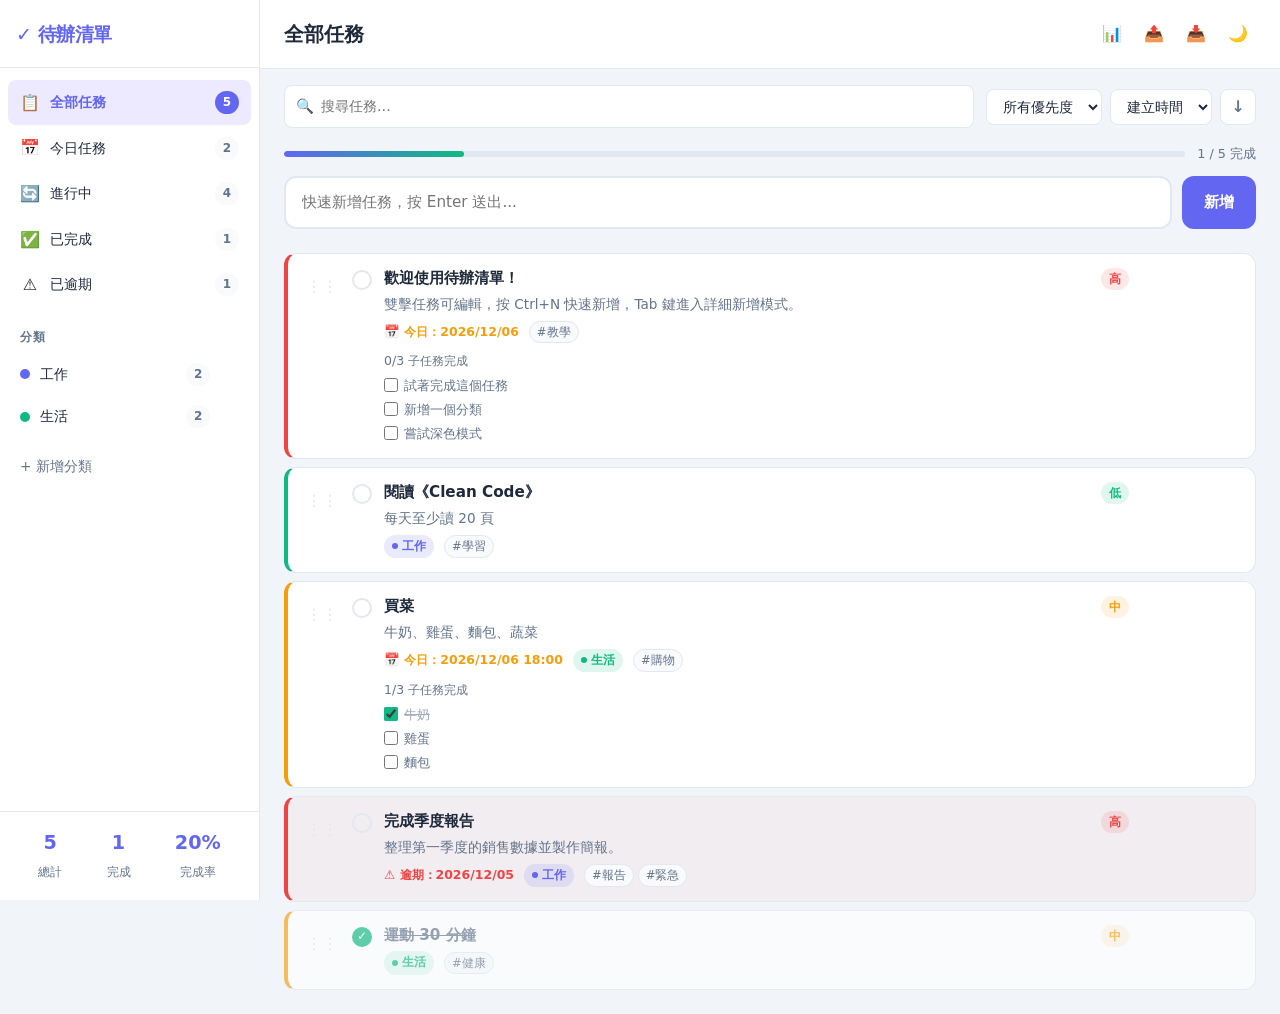
==== p01/index.html @ 1811bf54 "Move site files into p01/ subdirectory Group index.html, styles.css and script.js under p01/ so addi" ====
<!DOCTYPE html>
<html lang="zh-TW" data-theme="light">
<head>
    <meta charset="UTF-8">
    <meta name="viewport" content="width=device-width, initial-scale=1.0">
    <title>待辦清單</title>
    <link rel="stylesheet" href="styles.css">
</head>
<body>
    <div class="app">
        <!-- 側邊欄 -->
        <aside class="sidebar" id="sidebar">
            <div class="sidebar-header">
                <h1 class="logo">✓ 待辦清單</h1>
                <button class="sidebar-toggle" id="sidebarToggle" aria-label="關閉選單">✕</button>
            </div>

            <nav class="sidebar-nav">
                <ul class="nav-list">
                    <li class="nav-item active" data-filter="all">
                        <span class="nav-icon">📋</span>
                        <span class="nav-label">全部任務</span>
                        <span class="nav-count" id="countAll">0</span>
                    </li>
                    <li class="nav-item" data-filter="today">
                        <span class="nav-icon">📅</span>
                        <span class="nav-label">今日任務</span>
                        <span class="nav-count" id="countToday">0</span>
                    </li>
                    <li class="nav-item" data-filter="active">
                        <span class="nav-icon">🔄</span>
                        <span class="nav-label">進行中</span>
                        <span class="nav-count" id="countActive">0</span>
                    </li>
                    <li class="nav-item" data-filter="completed">
                        <span class="nav-icon">✅</span>
                        <span class="nav-label">已完成</span>
                        <span class="nav-count" id="countCompleted">0</span>
                    </li>
                    <li class="nav-item" data-filter="overdue">
                        <span class="nav-icon">⚠️</span>
                        <span class="nav-label">已逾期</span>
                        <span class="nav-count" id="countOverdue">0</span>
                    </li>
                </ul>

                <div class="nav-section-title">分類</div>
                <ul class="nav-list" id="categoryList">
                    <!-- 動態生成 -->
                </ul>

                <button class="add-category-btn" id="addCategoryBtn">+ 新增分類</button>
            </nav>

            <div class="sidebar-footer">
                <div class="stats-mini">
                    <div class="stat-mini-item">
                        <span id="statTotal">0</span>
                        <small>總計</small>
                    </div>
                    <div class="stat-mini-item">
                        <span id="statDone">0</span>
                        <small>完成</small>
                    </div>
                    <div class="stat-mini-item">
                        <span id="statRate">0%</span>
                        <small>完成率</small>
                    </div>
                </div>
            </div>
        </aside>

        <!-- 主內容 -->
        <main class="main">
            <!-- 頂部工具列 -->
            <header class="topbar">
                <div class="topbar-left">
                    <button class="menu-btn" id="menuBtn" aria-label="開啟選單">☰</button>
                    <h2 class="current-view" id="currentViewTitle">全部任務</h2>
                </div>
                <div class="topbar-right">
                    <button class="icon-btn" id="statsBtn" title="統計">📊</button>
                    <button class="icon-btn" id="exportBtn" title="匯出">📤</button>
                    <button class="icon-btn" id="importBtn" title="匯入">📥</button>
                    <button class="icon-btn" id="themeBtn" title="切換主題">🌙</button>
                    <input type="file" id="importFile" accept=".json" style="display:none">
                </div>
            </header>

            <!-- 搜尋與篩選列 -->
            <div class="filter-bar">
                <div class="search-box">
                    <span class="search-icon">🔍</span>
                    <input type="text" id="searchInput" placeholder="搜尋任務..." class="search-input">
                    <button class="clear-search" id="clearSearch">✕</button>
                </div>
                <div class="filter-controls">
                    <select class="filter-select" id="priorityFilter">
                        <option value="">所有優先度</option>
                        <option value="high">🔴 高</option>
                        <option value="medium">🟡 中</option>
                        <option value="low">🟢 低</option>
                    </select>
                    <select class="filter-select" id="sortSelect">
                        <option value="created">建立時間</option>
                        <option value="dueDate">截止日期</option>
                        <option value="priority">優先度</option>
                        <option value="title">名稱</option>
                    </select>
                    <button class="icon-btn sort-dir-btn" id="sortDirBtn" title="排序方向">↓</button>
                </div>
            </div>

            <!-- 進度條 -->
            <div class="progress-section">
                <div class="progress-bar-wrap">
                    <div class="progress-bar-fill" id="progressFill"></div>
                </div>
                <span class="progress-label" id="progressLabel">0 / 0 完成</span>
            </div>

            <!-- 快速新增 -->
            <div class="quick-add">
                <input type="text" id="quickAddInput" placeholder="快速新增任務，按 Enter 送出..." class="quick-add-input">
                <button class="add-btn" id="quickAddBtn">新增</button>
            </div>

            <!-- 批次操作 -->
            <div class="bulk-actions" id="bulkActions" style="display:none">
                <label class="select-all-wrap">
                    <input type="checkbox" id="selectAll"> 全選
                </label>
                <span class="selected-count" id="selectedCount">已選 0 項</span>
                <button class="bulk-btn danger" id="bulkDeleteBtn">刪除</button>
                <button class="bulk-btn" id="bulkCompleteBtn">完成</button>
                <button class="bulk-btn" id="bulkUncompleteBtn">取消完成</button>
                <button class="bulk-btn danger" id="clearCompletedBtn">清除已完成</button>
            </div>

            <!-- 任務列表 -->
            <div class="task-list" id="taskList">
                <!-- 動態生成 -->
            </div>

            <!-- 空狀態 -->
            <div class="empty-state" id="emptyState" style="display:none">
                <div class="empty-icon">📭</div>
                <h3>沒有任務</h3>
                <p>點擊上方「新增」或按 Enter 來新增任務</p>
            </div>
        </main>
    </div>

    <!-- 新增/編輯任務 Modal -->
    <div class="modal-overlay" id="taskModal" style="display:none">
        <div class="modal">
            <div class="modal-header">
                <h3 id="modalTitle">新增任務</h3>
                <button class="modal-close" id="modalClose">✕</button>
            </div>
            <div class="modal-body">
                <div class="form-group">
                    <label for="taskTitle">任務名稱 *</label>
                    <input type="text" id="taskTitle" placeholder="輸入任務名稱" maxlength="200">
                </div>
                <div class="form-group">
                    <label for="taskDesc">描述</label>
                    <textarea id="taskDesc" placeholder="輸入任務描述（可選）" rows="3"></textarea>
                </div>
                <div class="form-row">
                    <div class="form-group">
                        <label for="taskPriority">優先度</label>
                        <select id="taskPriority">
                            <option value="low">🟢 低</option>
                            <option value="medium" selected>🟡 中</option>
                            <option value="high">🔴 高</option>
                        </select>
                    </div>
                    <div class="form-group">
                        <label for="taskCategory">分類</label>
                        <select id="taskCategory">
                            <option value="">無分類</option>
                        </select>
                    </div>
                </div>
                <div class="form-row">
                    <div class="form-group">
                        <label for="taskDueDate">截止日期</label>
                        <input type="date" id="taskDueDate">
                    </div>
                    <div class="form-group">
                        <label for="taskDueTime">截止時間</label>
                        <input type="time" id="taskDueTime">
                    </div>
                </div>
                <div class="form-group">
                    <label>標籤</label>
                    <div class="tag-input-wrap">
                        <input type="text" id="tagInput" placeholder="輸入標籤後按 Enter">
                        <div class="tags-preview" id="tagsPreview"></div>
                    </div>
                </div>
                <div class="form-group">
                    <label>子任務</label>
                    <div class="subtask-input-wrap">
                        <input type="text" id="subtaskInput" placeholder="輸入子任務後按 Enter">
                        <div class="subtask-list" id="subtaskList"></div>
                    </div>
                </div>
            </div>
            <div class="modal-footer">
                <button class="btn-secondary" id="modalCancel">取消</button>
                <button class="btn-primary" id="modalSave">儲存</button>
            </div>
        </div>
    </div>

    <!-- 新增分類 Modal -->
    <div class="modal-overlay" id="categoryModal" style="display:none">
        <div class="modal modal-sm">
            <div class="modal-header">
                <h3>新增分類</h3>
                <button class="modal-close" id="categoryModalClose">✕</button>
            </div>
            <div class="modal-body">
                <div class="form-group">
                    <label for="categoryName">分類名稱</label>
                    <input type="text" id="categoryName" placeholder="輸入分類名稱">
                </div>
                <div class="form-group">
                    <label>分類顏色</label>
                    <div class="color-picker" id="colorPicker">
                        <span class="color-dot selected" data-color="#6366f1" style="background:#6366f1"></span>
                        <span class="color-dot" data-color="#ec4899" style="background:#ec4899"></span>
                        <span class="color-dot" data-color="#f59e0b" style="background:#f59e0b"></span>
                        <span class="color-dot" data-color="#10b981" style="background:#10b981"></span>
                        <span class="color-dot" data-color="#3b82f6" style="background:#3b82f6"></span>
                        <span class="color-dot" data-color="#ef4444" style="background:#ef4444"></span>
                        <span class="color-dot" data-color="#8b5cf6" style="background:#8b5cf6"></span>
                        <span class="color-dot" data-color="#06b6d4" style="background:#06b6d4"></span>
                    </div>
                </div>
            </div>
            <div class="modal-footer">
                <button class="btn-secondary" id="categoryModalCancel">取消</button>
                <button class="btn-primary" id="categoryModalSave">儲存</button>
            </div>
        </div>
    </div>

    <!-- 統計 Modal -->
    <div class="modal-overlay" id="statsModal" style="display:none">
        <div class="modal">
            <div class="modal-header">
                <h3>任務統計</h3>
                <button class="modal-close" id="statsModalClose">✕</button>
            </div>
            <div class="modal-body">
                <div class="stats-grid">
                    <div class="stat-card">
                        <div class="stat-num" id="sTotalTasks">0</div>
                        <div class="stat-desc">總任務數</div>
                    </div>
                    <div class="stat-card completed">
                        <div class="stat-num" id="sCompletedTasks">0</div>
                        <div class="stat-desc">已完成</div>
                    </div>
                    <div class="stat-card active">
                        <div class="stat-num" id="sActiveTasks">0</div>
                        <div class="stat-desc">進行中</div>
                    </div>
                    <div class="stat-card overdue">
                        <div class="stat-num" id="sOverdueTasks">0</div>
                        <div class="stat-desc">已逾期</div>
                    </div>
                </div>
                <div class="stats-priority">
                    <h4>優先度分佈</h4>
                    <div class="priority-bar-wrap">
                        <div class="priority-bar-item">
                            <span>高</span>
                            <div class="bar-track"><div class="bar-fill high" id="sHighBar"></div></div>
                            <span id="sHighCount">0</span>
                        </div>
                        <div class="priority-bar-item">
                            <span>中</span>
                            <div class="bar-track"><div class="bar-fill medium" id="sMedBar"></div></div>
                            <span id="sMedCount">0</span>
                        </div>
                        <div class="priority-bar-item">
                            <span>低</span>
                            <div class="bar-track"><div class="bar-fill low" id="sLowBar"></div></div>
                            <span id="sLowCount">0</span>
                        </div>
                    </div>
                </div>
                <div class="stats-completion">
                    <h4>完成率</h4>
                    <div class="big-progress">
                        <svg viewBox="0 0 120 120" class="donut">
                            <circle class="donut-bg" cx="60" cy="60" r="50"/>
                            <circle class="donut-fill" id="donutFill" cx="60" cy="60" r="50"
                                    stroke-dasharray="0 314" stroke-dashoffset="78.5"/>
                        </svg>
                        <div class="donut-label" id="donutLabel">0%</div>
                    </div>
                </div>
            </div>
        </div>
    </div>

    <!-- Toast 通知 -->
    <div class="toast-container" id="toastContainer"></div>

    <script src="script.js"></script>
</body>
</html>
---- p01/styles.css ----
/* ===== CSS 變數 ===== */
:root {
    --bg: #f1f5f9;
    --surface: #ffffff;
    --surface2: #f8fafc;
    --border: #e2e8f0;
    --text: #1e293b;
    --text-muted: #64748b;
    --primary: #6366f1;
    --primary-light: #818cf8;
    --primary-dark: #4f46e5;
    --success: #10b981;
    --danger: #ef4444;
    --warning: #f59e0b;
    --sidebar-w: 260px;
    --radius: 12px;
    --radius-sm: 8px;
    --shadow: 0 1px 3px rgba(0,0,0,.08), 0 4px 12px rgba(0,0,0,.06);
    --shadow-lg: 0 8px 24px rgba(0,0,0,.12);
    --transition: .2s ease;
}

[data-theme="dark"] {
    --bg: #0f172a;
    --surface: #1e293b;
    --surface2: #273549;
    --border: #334155;
    --text: #f1f5f9;
    --text-muted: #94a3b8;
    --shadow: 0 1px 3px rgba(0,0,0,.3), 0 4px 12px rgba(0,0,0,.2);
    --shadow-lg: 0 8px 24px rgba(0,0,0,.4);
}

/* ===== 重置 ===== */
*, *::before, *::after { box-sizing: border-box; margin: 0; padding: 0; }
html { font-size: 16px; }
body {
    font-family: 'Segoe UI', 'Microsoft JhengHei', system-ui, sans-serif;
    background: var(--bg);
    color: var(--text);
    line-height: 1.6;
    transition: background var(--transition), color var(--transition);
}
button { cursor: pointer; border: none; background: none; font: inherit; }
input, select, textarea { font: inherit; color: var(--text); }
ul { list-style: none; }

/* ===== 布局 ===== */
.app {
    display: flex;
    min-height: 100vh;
}

/* ===== 側邊欄 ===== */
.sidebar {
    width: var(--sidebar-w);
    background: var(--surface);
    border-right: 1px solid var(--border);
    display: flex;
    flex-direction: column;
    position: fixed;
    top: 0; left: 0; bottom: 0;
    z-index: 100;
    transition: transform var(--transition), background var(--transition);
    overflow-y: auto;
}

.sidebar-header {
    display: flex;
    align-items: center;
    justify-content: space-between;
    padding: 20px 16px 16px;
    border-bottom: 1px solid var(--border);
}

.logo {
    font-size: 1.2rem;
    font-weight: 700;
    color: var(--primary);
    letter-spacing: -.5px;
}

.sidebar-toggle {
    display: none;
    width: 32px; height: 32px;
    border-radius: 50%;
    align-items: center;
    justify-content: center;
    color: var(--text-muted);
    font-size: 1rem;
}

.sidebar-nav {
    flex: 1;
    padding: 12px 8px;
    overflow-y: auto;
}

.nav-list { margin-bottom: 4px; }

.nav-item {
    display: flex;
    align-items: center;
    gap: 10px;
    padding: 10px 12px;
    border-radius: var(--radius-sm);
    cursor: pointer;
    transition: all var(--transition);
    user-select: none;
    position: relative;
}

.nav-item:hover { background: var(--surface2); }
.nav-item.active {
    background: #ede9fe;
    color: var(--primary);
    font-weight: 600;
}
[data-theme="dark"] .nav-item.active { background: rgba(99,102,241,.2); }

.nav-icon { font-size: 1rem; width: 20px; text-align: center; }
.nav-label { flex: 1; font-size: .9rem; }
.nav-count {
    background: var(--surface2);
    color: var(--text-muted);
    font-size: .75rem;
    font-weight: 600;
    padding: 2px 7px;
    border-radius: 20px;
    min-width: 24px;
    text-align: center;
}
.nav-item.active .nav-count {
    background: var(--primary);
    color: white;
}

.nav-section-title {
    font-size: .75rem;
    font-weight: 700;
    text-transform: uppercase;
    letter-spacing: .08em;
    color: var(--text-muted);
    padding: 16px 12px 6px;
}

.category-nav-item {
    display: flex;
    align-items: center;
    gap: 10px;
    padding: 9px 12px;
    border-radius: var(--radius-sm);
    cursor: pointer;
    transition: all var(--transition);
    font-size: .9rem;
}
.category-nav-item:hover { background: var(--surface2); }
.category-nav-item.active { background: var(--surface2); font-weight: 600; }

.cat-dot {
    width: 10px; height: 10px;
    border-radius: 50%;
    flex-shrink: 0;
}

.category-nav-item .nav-count {
    margin-left: auto;
}

.category-delete-btn {
    opacity: 0;
    color: var(--text-muted);
    font-size: .8rem;
    padding: 2px 4px;
    border-radius: 4px;
    transition: opacity var(--transition);
}
.category-nav-item:hover .category-delete-btn { opacity: 1; }
.category-delete-btn:hover { color: var(--danger); background: rgba(239,68,68,.1); }

.add-category-btn {
    width: 100%;
    padding: 10px 12px;
    text-align: left;
    font-size: .85rem;
    color: var(--text-muted);
    border-radius: var(--radius-sm);
    transition: all var(--transition);
    margin-top: 4px;
}
.add-category-btn:hover { background: var(--surface2); color: var(--primary); }

.sidebar-footer {
    padding: 16px;
    border-top: 1px solid var(--border);
}

.stats-mini {
    display: flex;
    justify-content: space-around;
    text-align: center;
}

.stat-mini-item span {
    display: block;
    font-size: 1.2rem;
    font-weight: 700;
    color: var(--primary);
}

.stat-mini-item small {
    font-size: .72rem;
    color: var(--text-muted);
}

/* ===== 主區域 ===== */
.main {
    flex: 1;
    margin-left: var(--sidebar-w);
    display: flex;
    flex-direction: column;
    min-height: 100vh;
    max-width: 100%;
}

/* ===== 頂部工具列 ===== */
.topbar {
    display: flex;
    align-items: center;
    justify-content: space-between;
    padding: 16px 24px;
    background: var(--surface);
    border-bottom: 1px solid var(--border);
    position: sticky;
    top: 0;
    z-index: 50;
    transition: background var(--transition);
}

.topbar-left { display: flex; align-items: center; gap: 14px; }

.menu-btn {
    font-size: 1.2rem;
    color: var(--text-muted);
    padding: 6px 8px;
    border-radius: var(--radius-sm);
    transition: all var(--transition);
    display: none;
}
.menu-btn:hover { background: var(--surface2); color: var(--text); }

.current-view { font-size: 1.25rem; font-weight: 700; }

.topbar-right { display: flex; align-items: center; gap: 6px; }

.icon-btn {
    width: 36px; height: 36px;
    border-radius: var(--radius-sm);
    display: flex; align-items: center; justify-content: center;
    font-size: 1rem;
    color: var(--text-muted);
    transition: all var(--transition);
}
.icon-btn:hover { background: var(--surface2); color: var(--text); }

/* ===== 篩選列 ===== */
.filter-bar {
    display: flex;
    gap: 12px;
    padding: 16px 24px;
    align-items: center;
    flex-wrap: wrap;
}

.search-box {
    flex: 1;
    min-width: 200px;
    position: relative;
    display: flex;
    align-items: center;
}

.search-icon {
    position: absolute;
    left: 12px;
    font-size: .9rem;
    pointer-events: none;
}

.search-input {
    width: 100%;
    padding: 9px 36px 9px 36px;
    border: 1px solid var(--border);
    border-radius: var(--radius-sm);
    background: var(--surface);
    font-size: .9rem;
    transition: border-color var(--transition), background var(--transition);
}
.search-input:focus {
    outline: none;
    border-color: var(--primary);
    box-shadow: 0 0 0 3px rgba(99,102,241,.15);
}

.clear-search {
    position: absolute;
    right: 10px;
    color: var(--text-muted);
    font-size: .8rem;
    display: none;
}
.clear-search.visible { display: block; }
.clear-search:hover { color: var(--danger); }

.filter-controls {
    display: flex;
    gap: 8px;
    align-items: center;
}

.filter-select {
    padding: 8px 12px;
    border: 1px solid var(--border);
    border-radius: var(--radius-sm);
    background: var(--surface);
    font-size: .85rem;
    cursor: pointer;
    transition: border-color var(--transition), background var(--transition);
}
.filter-select:focus { outline: none; border-color: var(--primary); }

.sort-dir-btn {
    border: 1px solid var(--border);
    background: var(--surface);
    font-size: 1rem;
    font-weight: 700;
}

/* ===== 進度條 ===== */
.progress-section {
    display: flex;
    align-items: center;
    gap: 12px;
    padding: 0 24px 12px;
}

.progress-bar-wrap {
    flex: 1;
    height: 6px;
    background: var(--border);
    border-radius: 10px;
    overflow: hidden;
}

.progress-bar-fill {
    height: 100%;
    background: linear-gradient(90deg, var(--primary), var(--success));
    border-radius: 10px;
    transition: width .5s ease;
    width: 0%;
}

.progress-label {
    font-size: .8rem;
    color: var(--text-muted);
    white-space: nowrap;
}

/* ===== 快速新增 ===== */
.quick-add {
    display: flex;
    gap: 10px;
    padding: 0 24px 16px;
}

.quick-add-input {
    flex: 1;
    padding: 12px 16px;
    border: 2px solid var(--border);
    border-radius: var(--radius);
    background: var(--surface);
    font-size: .95rem;
    transition: all var(--transition);
}
.quick-add-input:focus {
    outline: none;
    border-color: var(--primary);
    box-shadow: 0 0 0 4px rgba(99,102,241,.12);
}

.add-btn {
    padding: 12px 22px;
    background: var(--primary);
    color: white;
    border-radius: var(--radius);
    font-size: .95rem;
    font-weight: 600;
    transition: all var(--transition);
    white-space: nowrap;
}
.add-btn:hover { background: var(--primary-dark); transform: translateY(-1px); box-shadow: var(--shadow); }
.add-btn:active { transform: translateY(0); }

/* ===== 批次操作 ===== */
.bulk-actions {
    display: flex;
    align-items: center;
    gap: 10px;
    padding: 10px 24px;
    background: #ede9fe;
    border-top: 1px solid var(--border);
    border-bottom: 1px solid var(--border);
    flex-wrap: wrap;
}
[data-theme="dark"] .bulk-actions { background: rgba(99,102,241,.15); }

.select-all-wrap {
    display: flex;
    align-items: center;
    gap: 6px;
    cursor: pointer;
    font-size: .9rem;
    font-weight: 600;
}

.selected-count {
    color: var(--text-muted);
    font-size: .85rem;
    margin-left: 4px;
}

.bulk-btn {
    padding: 6px 14px;
    border-radius: var(--radius-sm);
    font-size: .85rem;
    font-weight: 600;
    background: var(--surface);
    border: 1px solid var(--border);
    transition: all var(--transition);
}
.bulk-btn:hover { background: var(--primary); color: white; border-color: var(--primary); }
.bulk-btn.danger:hover { background: var(--danger); border-color: var(--danger); }

/* ===== 任務列表 ===== */
.task-list {
    padding: 8px 24px 24px;
    display: flex;
    flex-direction: column;
    gap: 8px;
}

.task-item {
    background: var(--surface);
    border: 1px solid var(--border);
    border-radius: var(--radius);
    padding: 14px 16px;
    display: flex;
    align-items: flex-start;
    gap: 12px;
    transition: all var(--transition);
    cursor: default;
    animation: taskIn .2s ease;
    position: relative;
}

@keyframes taskIn {
    from { opacity: 0; transform: translateY(-6px); }
    to   { opacity: 1; transform: translateY(0); }
}

.task-item:hover {
    box-shadow: var(--shadow);
    border-color: var(--primary-light);
}

.task-item.completed {
    opacity: .65;
}
.task-item.completed .task-title {
    text-decoration: line-through;
    color: var(--text-muted);
}

.task-item.priority-high { border-left: 4px solid var(--danger); }
.task-item.priority-medium { border-left: 4px solid var(--warning); }
.task-item.priority-low { border-left: 4px solid var(--success); }

.task-item.overdue { background: rgba(239,68,68,.04); }
[data-theme="dark"] .task-item.overdue { background: rgba(239,68,68,.08); }

.task-checkbox {
    width: 20px; height: 20px;
    border: 2px solid var(--border);
    border-radius: 50%;
    display: flex; align-items: center; justify-content: center;
    flex-shrink: 0;
    cursor: pointer;
    transition: all var(--transition);
    margin-top: 2px;
}
.task-checkbox:hover { border-color: var(--primary); background: rgba(99,102,241,.1); }
.task-checkbox.checked {
    background: var(--success);
    border-color: var(--success);
    color: white;
    font-size: .75rem;
}

.task-select {
    width: 16px; height: 16px;
    flex-shrink: 0;
    cursor: pointer;
    margin-top: 4px;
    accent-color: var(--primary);
}

.task-body { flex: 1; min-width: 0; }

.task-header { display: flex; align-items: flex-start; gap: 8px; margin-bottom: 4px; }

.task-title {
    font-size: .95rem;
    font-weight: 600;
    line-height: 1.4;
    word-break: break-word;
    flex: 1;
}

.task-priority-badge {
    font-size: .72rem;
    font-weight: 700;
    padding: 2px 8px;
    border-radius: 20px;
    white-space: nowrap;
    flex-shrink: 0;
}
.badge-high { background: rgba(239,68,68,.12); color: var(--danger); }
.badge-medium { background: rgba(245,158,11,.12); color: var(--warning); }
.badge-low { background: rgba(16,185,129,.12); color: var(--success); }

.task-desc {
    font-size: .85rem;
    color: var(--text-muted);
    margin-bottom: 6px;
    line-height: 1.5;
    white-space: pre-wrap;
    word-break: break-word;
}

.task-meta {
    display: flex;
    align-items: center;
    gap: 10px;
    flex-wrap: wrap;
    font-size: .78rem;
    color: var(--text-muted);
}

.task-due {
    display: flex;
    align-items: center;
    gap: 4px;
}
.task-due.overdue { color: var(--danger); font-weight: 600; }
.task-due.today { color: var(--warning); font-weight: 600; }

.task-category-badge {
    display: flex;
    align-items: center;
    gap: 4px;
    padding: 2px 8px;
    border-radius: 20px;
    font-size: .75rem;
    font-weight: 600;
}

.task-tags { display: flex; gap: 4px; flex-wrap: wrap; }

.task-tag {
    background: var(--surface2);
    border: 1px solid var(--border);
    color: var(--text-muted);
    padding: 1px 7px;
    border-radius: 20px;
    font-size: .72rem;
}

.task-subtasks { margin-top: 8px; }

.subtask-progress {
    font-size: .78rem;
    color: var(--text-muted);
    margin-bottom: 4px;
}

.subtask-mini-list { display: flex; flex-direction: column; gap: 3px; }

.subtask-mini-item {
    display: flex;
    align-items: center;
    gap: 6px;
    font-size: .82rem;
    color: var(--text-muted);
}

.subtask-mini-checkbox {
    width: 14px; height: 14px;
    border: 1.5px solid var(--border);
    border-radius: 3px;
    flex-shrink: 0;
    cursor: pointer;
    accent-color: var(--success);
}

.subtask-mini-title.done { text-decoration: line-through; opacity: .6; }

.task-actions {
    display: flex;
    align-items: center;
    gap: 4px;
    opacity: 0;
    transition: opacity var(--transition);
    flex-shrink: 0;
}
.task-item:hover .task-actions { opacity: 1; }

.task-action-btn {
    width: 30px; height: 30px;
    border-radius: var(--radius-sm);
    display: flex; align-items: center; justify-content: center;
    font-size: .85rem;
    color: var(--text-muted);
    transition: all var(--transition);
}
.task-action-btn:hover { background: var(--surface2); color: var(--text); }
.task-action-btn.delete:hover { background: rgba(239,68,68,.1); color: var(--danger); }

.drag-handle {
    color: var(--border);
    font-size: 1rem;
    cursor: grab;
    padding: 4px 2px;
    transition: color var(--transition);
    flex-shrink: 0;
    margin-top: 2px;
}
.drag-handle:hover { color: var(--text-muted); }
.task-item.dragging { opacity: .5; box-shadow: var(--shadow-lg); }
.task-item.drag-over { border-color: var(--primary); background: rgba(99,102,241,.04); }

/* ===== 空狀態 ===== */
.empty-state {
    text-align: center;
    padding: 60px 24px;
    color: var(--text-muted);
}
.empty-icon { font-size: 3rem; margin-bottom: 16px; }
.empty-state h3 { font-size: 1.2rem; margin-bottom: 8px; color: var(--text); }
.empty-state p { font-size: .9rem; }

/* ===== Modal ===== */
.modal-overlay {
    position: fixed;
    inset: 0;
    background: rgba(0,0,0,.4);
    z-index: 200;
    display: flex;
    align-items: center;
    justify-content: center;
    padding: 16px;
    animation: fadeIn .15s ease;
}

@keyframes fadeIn { from { opacity: 0; } to { opacity: 1; } }

.modal {
    background: var(--surface);
    border-radius: var(--radius);
    width: 100%;
    max-width: 560px;
    max-height: 90vh;
    display: flex;
    flex-direction: column;
    box-shadow: var(--shadow-lg);
    animation: slideUp .2s ease;
    overflow: hidden;
}

.modal-sm { max-width: 380px; }

@keyframes slideUp {
    from { transform: translateY(20px); opacity: 0; }
    to   { transform: translateY(0); opacity: 1; }
}

.modal-header {
    display: flex;
    align-items: center;
    justify-content: space-between;
    padding: 18px 20px;
    border-bottom: 1px solid var(--border);
    flex-shrink: 0;
}

.modal-header h3 { font-size: 1.1rem; font-weight: 700; }

.modal-close {
    width: 32px; height: 32px;
    border-radius: 50%;
    display: flex; align-items: center; justify-content: center;
    color: var(--text-muted);
    transition: all var(--transition);
    font-size: .9rem;
}
.modal-close:hover { background: var(--surface2); color: var(--danger); }

.modal-body {
    padding: 20px;
    overflow-y: auto;
    flex: 1;
    display: flex;
    flex-direction: column;
    gap: 16px;
}

.modal-footer {
    display: flex;
    justify-content: flex-end;
    gap: 10px;
    padding: 16px 20px;
    border-top: 1px solid var(--border);
    flex-shrink: 0;
}

.form-group {
    display: flex;
    flex-direction: column;
    gap: 6px;
}

.form-row {
    display: grid;
    grid-template-columns: 1fr 1fr;
    gap: 12px;
}

.form-group label {
    font-size: .85rem;
    font-weight: 600;
    color: var(--text-muted);
}

.form-group input,
.form-group select,
.form-group textarea {
    padding: 10px 12px;
    border: 1px solid var(--border);
    border-radius: var(--radius-sm);
    background: var(--surface2);
    font-size: .9rem;
    transition: border-color var(--transition), background var(--transition);
    resize: vertical;
}

.form-group input:focus,
.form-group select:focus,
.form-group textarea:focus {
    outline: none;
    border-color: var(--primary);
    box-shadow: 0 0 0 3px rgba(99,102,241,.12);
}

/* 標籤輸入 */
.tag-input-wrap { display: flex; flex-direction: column; gap: 8px; }

.tag-input-wrap input {
    padding: 9px 12px;
    border: 1px solid var(--border);
    border-radius: var(--radius-sm);
    background: var(--surface2);
    font-size: .9rem;
}
.tag-input-wrap input:focus { outline: none; border-color: var(--primary); }

.tags-preview { display: flex; gap: 6px; flex-wrap: wrap; }

.tag-chip {
    display: flex;
    align-items: center;
    gap: 4px;
    background: rgba(99,102,241,.12);
    color: var(--primary);
    padding: 3px 10px;
    border-radius: 20px;
    font-size: .8rem;
    font-weight: 600;
}

.tag-remove {
    cursor: pointer;
    font-size: .75rem;
    opacity: .7;
}
.tag-remove:hover { opacity: 1; color: var(--danger); }

/* 子任務 */
.subtask-input-wrap { display: flex; flex-direction: column; gap: 8px; }

.subtask-input-wrap input {
    padding: 9px 12px;
    border: 1px solid var(--border);
    border-radius: var(--radius-sm);
    background: var(--surface2);
    font-size: .9rem;
}
.subtask-input-wrap input:focus { outline: none; border-color: var(--primary); }

.subtask-list { display: flex; flex-direction: column; gap: 4px; }

.subtask-edit-item {
    display: flex;
    align-items: center;
    gap: 8px;
    padding: 6px 10px;
    background: var(--surface2);
    border-radius: var(--radius-sm);
    font-size: .85rem;
}

.subtask-edit-item span { flex: 1; }

.subtask-remove {
    color: var(--text-muted);
    font-size: .8rem;
    cursor: pointer;
}
.subtask-remove:hover { color: var(--danger); }

/* 顏色選擇器 */
.color-picker { display: flex; gap: 10px; flex-wrap: wrap; }

.color-dot {
    width: 28px; height: 28px;
    border-radius: 50%;
    cursor: pointer;
    transition: transform var(--transition);
    border: 3px solid transparent;
}
.color-dot:hover { transform: scale(1.2); }
.color-dot.selected { border-color: var(--text); transform: scale(1.1); }

/* 按鈕 */
.btn-primary {
    padding: 10px 22px;
    background: var(--primary);
    color: white;
    border-radius: var(--radius-sm);
    font-size: .9rem;
    font-weight: 600;
    transition: all var(--transition);
}
.btn-primary:hover { background: var(--primary-dark); }

.btn-secondary {
    padding: 10px 22px;
    background: var(--surface2);
    color: var(--text);
    border: 1px solid var(--border);
    border-radius: var(--radius-sm);
    font-size: .9rem;
    font-weight: 600;
    transition: all var(--transition);
}
.btn-secondary:hover { background: var(--border); }

/* ===== 統計 ===== */
.stats-grid {
    display: grid;
    grid-template-columns: repeat(2, 1fr);
    gap: 12px;
    margin-bottom: 20px;
}

.stat-card {
    background: var(--surface2);
    border-radius: var(--radius);
    padding: 20px;
    text-align: center;
    border: 1px solid var(--border);
}

.stat-card.completed { border-color: var(--success); }
.stat-card.active { border-color: var(--primary); }
.stat-card.overdue { border-color: var(--danger); }

.stat-num {
    font-size: 2rem;
    font-weight: 800;
    color: var(--primary);
}
.stat-card.completed .stat-num { color: var(--success); }
.stat-card.active .stat-num { color: var(--primary); }
.stat-card.overdue .stat-num { color: var(--danger); }

.stat-desc { font-size: .82rem; color: var(--text-muted); margin-top: 4px; }

.stats-priority { margin-bottom: 20px; }
.stats-priority h4, .stats-completion h4 {
    font-size: .9rem;
    font-weight: 700;
    margin-bottom: 12px;
    color: var(--text-muted);
    text-transform: uppercase;
    letter-spacing: .05em;
}

.priority-bar-wrap { display: flex; flex-direction: column; gap: 10px; }

.priority-bar-item {
    display: grid;
    grid-template-columns: 24px 1fr 28px;
    align-items: center;
    gap: 10px;
    font-size: .85rem;
    font-weight: 600;
}

.bar-track {
    height: 10px;
    background: var(--border);
    border-radius: 10px;
    overflow: hidden;
}

.bar-fill {
    height: 100%;
    border-radius: 10px;
    transition: width .5s ease;
    width: 0%;
}
.bar-fill.high { background: var(--danger); }
.bar-fill.medium { background: var(--warning); }
.bar-fill.low { background: var(--success); }

.stats-completion { text-align: center; }

.big-progress {
    position: relative;
    width: 140px;
    height: 140px;
    margin: 0 auto;
}

.donut {
    width: 100%; height: 100%;
    transform: rotate(-90deg);
}

.donut-bg {
    fill: none;
    stroke: var(--border);
    stroke-width: 10;
}

.donut-fill {
    fill: none;
    stroke: var(--primary);
    stroke-width: 10;
    stroke-linecap: round;
    transition: stroke-dasharray .6s ease;
}

.donut-label {
    position: absolute;
    inset: 0;
    display: flex;
    align-items: center;
    justify-content: center;
    font-size: 1.6rem;
    font-weight: 800;
    color: var(--primary);
}

/* ===== Toast ===== */
.toast-container {
    position: fixed;
    bottom: 24px;
    right: 24px;
    z-index: 500;
    display: flex;
    flex-direction: column;
    gap: 10px;
    pointer-events: none;
}

.toast {
    background: var(--surface);
    border: 1px solid var(--border);
    border-radius: var(--radius-sm);
    padding: 12px 18px;
    box-shadow: var(--shadow-lg);
    font-size: .9rem;
    font-weight: 500;
    display: flex;
    align-items: center;
    gap: 8px;
    animation: toastIn .25s ease;
    pointer-events: auto;
    min-width: 200px;
    max-width: 320px;
}

.toast.success { border-left: 4px solid var(--success); }
.toast.error { border-left: 4px solid var(--danger); }
.toast.info { border-left: 4px solid var(--primary); }

@keyframes toastIn {
    from { opacity: 0; transform: translateX(20px); }
    to   { opacity: 1; transform: translateX(0); }
}
@keyframes toastOut {
    from { opacity: 1; transform: translateX(0); }
    to   { opacity: 0; transform: translateX(20px); }
}

/* ===== 響應式 ===== */
.sidebar-overlay {
    display: none;
    position: fixed;
    inset: 0;
    background: rgba(0,0,0,.4);
    z-index: 90;
}

@media (max-width: 768px) {
    .sidebar {
        transform: translateX(-100%);
        box-shadow: var(--shadow-lg);
    }
    .sidebar.open { transform: translateX(0); }
    .sidebar-toggle { display: flex; }
    .sidebar-overlay.visible { display: block; }

    .main { margin-left: 0; }
    .menu-btn { display: flex; }

    .filter-bar { flex-direction: column; align-items: stretch; }
    .filter-controls { justify-content: flex-end; }

    .form-row { grid-template-columns: 1fr; }
    .stats-grid { grid-template-columns: 1fr 1fr; }

    .topbar { padding: 14px 16px; }
    .quick-add { padding: 0 16px 12px; }
    .filter-bar { padding: 12px 16px; }
    .task-list { padding: 8px 16px 24px; }
    .progress-section { padding: 0 16px 10px; }
    .bulk-actions { padding: 10px 16px; }
}

@media (max-width: 480px) {
    .task-actions { opacity: 1; }
}
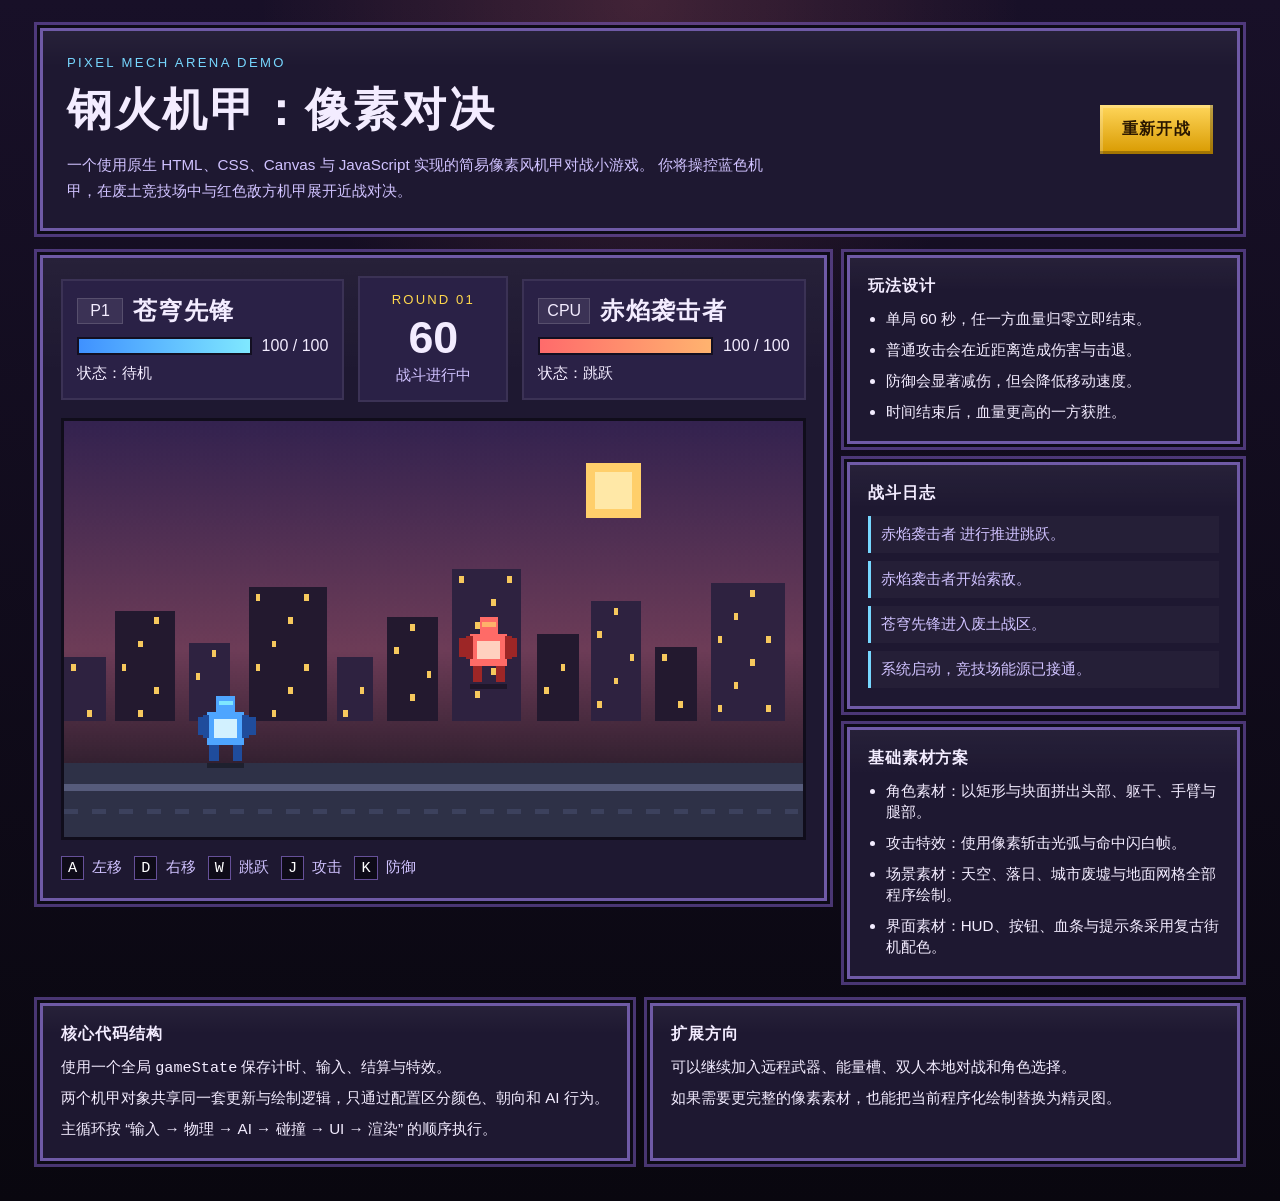
==== commit b6b1c8ed: "feat: 设计像素风机甲对战游戏 Co-authored-by: traeagent <traeagent@users.noreply.github.com>" ====
--- a/p01/index.html
+++ b/p01/index.html
@@ -1,316 +1,120 @@
 <!DOCTYPE html>
-<html lang="zh-TW" data-theme="light">
+<html lang="zh-CN">
 <head>
     <meta charset="UTF-8">
     <meta name="viewport" content="width=device-width, initial-scale=1.0">
-    <title>待辦清單</title>
+    <title>钢火机甲：像素对决</title>
     <link rel="stylesheet" href="styles.css">
 </head>
 <body>
-    <div class="app">
-        <!-- 側邊欄 -->
-        <aside class="sidebar" id="sidebar">
-            <div class="sidebar-header">
-                <h1 class="logo">✓ 待辦清單</h1>
-                <button class="sidebar-toggle" id="sidebarToggle" aria-label="關閉選單">✕</button>
+    <main class="page-shell">
+        <section class="hero-panel">
+            <div>
+                <p class="eyebrow">Pixel Mech Arena Demo</p>
+                <h1>钢火机甲：像素对决</h1>
+                <p class="hero-copy">
+                    一个使用原生 HTML、CSS、Canvas 与 JavaScript 实现的简易像素风机甲对战小游戏。
+                    你将操控蓝色机甲，在废土竞技场中与红色敌方机甲展开近战对决。
+                </p>
             </div>
+            <button id="restartButton" class="retro-button" type="button">重新开战</button>
+        </section>
 
-            <nav class="sidebar-nav">
-                <ul class="nav-list">
-                    <li class="nav-item active" data-filter="all">
-                        <span class="nav-icon">📋</span>
-                        <span class="nav-label">全部任務</span>
-                        <span class="nav-count" id="countAll">0</span>
-                    </li>
-                    <li class="nav-item" data-filter="today">
-                        <span class="nav-icon">📅</span>
-                        <span class="nav-label">今日任務</span>
-                        <span class="nav-count" id="countToday">0</span>
-                    </li>
-                    <li class="nav-item" data-filter="active">
-                        <span class="nav-icon">🔄</span>
-                        <span class="nav-label">進行中</span>
-                        <span class="nav-count" id="countActive">0</span>
-                    </li>
-                    <li class="nav-item" data-filter="completed">
-                        <span class="nav-icon">✅</span>
-                        <span class="nav-label">已完成</span>
-                        <span class="nav-count" id="countCompleted">0</span>
-                    </li>
-                    <li class="nav-item" data-filter="overdue">
-                        <span class="nav-icon">⚠️</span>
-                        <span class="nav-label">已逾期</span>
-                        <span class="nav-count" id="countOverdue">0</span>
-                    </li>
-                </ul>
+        <section class="game-layout">
+            <div class="arena-frame">
+                <div class="hud" aria-label="战斗信息">
+                    <article class="pilot-card pilot-left">
+                        <div class="pilot-meta">
+                            <span class="pilot-tag">P1</span>
+                            <h2>苍穹先锋</h2>
+                        </div>
+                        <div class="bar-panel">
+                            <div class="bar-track">
+                                <div id="playerHealthBar" class="bar-fill bar-player"></div>
+                            </div>
+                            <span id="playerHealthText">100 / 100</span>
+                        </div>
+                        <p id="playerState" class="state-text">状态：待机</p>
+                    </article>
 
-                <div class="nav-section-title">分類</div>
-                <ul class="nav-list" id="categoryList">
-                    <!-- 動態生成 -->
-                </ul>
+                    <div class="timer-panel">
+                        <span class="round-label">ROUND 01</span>
+                        <strong id="timerText">60</strong>
+                        <span id="statusText">战斗开始</span>
+                    </div>
 
-                <button class="add-category-btn" id="addCategoryBtn">+ 新增分類</button>
-            </nav>
+                    <article class="pilot-card pilot-right">
+                        <div class="pilot-meta">
+                            <span class="pilot-tag">CPU</span>
+                            <h2>赤焰袭击者</h2>
+                        </div>
+                        <div class="bar-panel">
+                            <div class="bar-track">
+                                <div id="enemyHealthBar" class="bar-fill bar-enemy"></div>
+                            </div>
+                            <span id="enemyHealthText">100 / 100</span>
+                        </div>
+                        <p id="enemyState" class="state-text">状态：巡航</p>
+                    </article>
+                </div>
 
-            <div class="sidebar-footer">
-                <div class="stats-mini">
-                    <div class="stat-mini-item">
-                        <span id="statTotal">0</span>
-                        <small>總計</small>
-                    </div>
-                    <div class="stat-mini-item">
-                        <span id="statDone">0</span>
-                        <small>完成</small>
-                    </div>
-                    <div class="stat-mini-item">
-                        <span id="statRate">0%</span>
-                        <small>完成率</small>
-                    </div>
+                <div class="canvas-wrap">
+                    <canvas id="gameCanvas" width="320" height="180" aria-label="像素风机甲战斗场景"></canvas>
+                    <div id="resultBanner" class="result-banner hidden"></div>
                 </div>
-            </div>
-        </aside>
 
-        <!-- 主內容 -->
-        <main class="main">
-            <!-- 頂部工具列 -->
-            <header class="topbar">
-                <div class="topbar-left">
-                    <button class="menu-btn" id="menuBtn" aria-label="開啟選單">☰</button>
-                    <h2 class="current-view" id="currentViewTitle">全部任務</h2>
-                </div>
-                <div class="topbar-right">
-                    <button class="icon-btn" id="statsBtn" title="統計">📊</button>
-                    <button class="icon-btn" id="exportBtn" title="匯出">📤</button>
-                    <button class="icon-btn" id="importBtn" title="匯入">📥</button>
-                    <button class="icon-btn" id="themeBtn" title="切換主題">🌙</button>
-                    <input type="file" id="importFile" accept=".json" style="display:none">
-                </div>
-            </header>
-
-            <!-- 搜尋與篩選列 -->
-            <div class="filter-bar">
-                <div class="search-box">
-                    <span class="search-icon">🔍</span>
-                    <input type="text" id="searchInput" placeholder="搜尋任務..." class="search-input">
-                    <button class="clear-search" id="clearSearch">✕</button>
-                </div>
-                <div class="filter-controls">
-                    <select class="filter-select" id="priorityFilter">
-                        <option value="">所有優先度</option>
-                        <option value="high">🔴 高</option>
-                        <option value="medium">🟡 中</option>
-                        <option value="low">🟢 低</option>
-                    </select>
-                    <select class="filter-select" id="sortSelect">
-                        <option value="created">建立時間</option>
-                        <option value="dueDate">截止日期</option>
-                        <option value="priority">優先度</option>
-                        <option value="title">名稱</option>
-                    </select>
-                    <button class="icon-btn sort-dir-btn" id="sortDirBtn" title="排序方向">↓</button>
+                <div class="control-strip">
+                    <span><kbd>A</kbd> 左移</span>
+                    <span><kbd>D</kbd> 右移</span>
+                    <span><kbd>W</kbd> 跳跃</span>
+                    <span><kbd>J</kbd> 攻击</span>
+                    <span><kbd>K</kbd> 防御</span>
                 </div>
             </div>
 
-            <!-- 進度條 -->
-            <div class="progress-section">
-                <div class="progress-bar-wrap">
-                    <div class="progress-bar-fill" id="progressFill"></div>
-                </div>
-                <span class="progress-label" id="progressLabel">0 / 0 完成</span>
-            </div>
+            <aside class="info-panel">
+                <section class="info-card">
+                    <h3>玩法设计</h3>
+                    <ul>
+                        <li>单局 60 秒，任一方血量归零立即结束。</li>
+                        <li>普通攻击会在近距离造成伤害与击退。</li>
+                        <li>防御会显著减伤，但会降低移动速度。</li>
+                        <li>时间结束后，血量更高的一方获胜。</li>
+                    </ul>
+                </section>
 
-            <!-- 快速新增 -->
-            <div class="quick-add">
-                <input type="text" id="quickAddInput" placeholder="快速新增任務，按 Enter 送出..." class="quick-add-input">
-                <button class="add-btn" id="quickAddBtn">新增</button>
-            </div>
+                <section class="info-card">
+                    <h3>战斗日志</h3>
+                    <div id="battleLog" class="battle-log" aria-live="polite"></div>
+                </section>
 
-            <!-- 批次操作 -->
-            <div class="bulk-actions" id="bulkActions" style="display:none">
-                <label class="select-all-wrap">
-                    <input type="checkbox" id="selectAll"> 全選
-                </label>
-                <span class="selected-count" id="selectedCount">已選 0 項</span>
-                <button class="bulk-btn danger" id="bulkDeleteBtn">刪除</button>
-                <button class="bulk-btn" id="bulkCompleteBtn">完成</button>
-                <button class="bulk-btn" id="bulkUncompleteBtn">取消完成</button>
-                <button class="bulk-btn danger" id="clearCompletedBtn">清除已完成</button>
-            </div>
+                <section class="info-card">
+                    <h3>基础素材方案</h3>
+                    <ul>
+                        <li>角色素材：以矩形与块面拼出头部、躯干、手臂与腿部。</li>
+                        <li>攻击特效：使用像素斩击光弧与命中闪白帧。</li>
+                        <li>场景素材：天空、落日、城市废墟与地面网格全部程序绘制。</li>
+                        <li>界面素材：HUD、按钮、血条与提示条采用复古街机配色。</li>
+                    </ul>
+                </section>
+            </aside>
+        </section>
 
-            <!-- 任務列表 -->
-            <div class="task-list" id="taskList">
-                <!-- 動態生成 -->
-            </div>
+        <section class="doc-grid">
+            <article class="doc-card">
+                <h3>核心代码结构</h3>
+                <p>使用一个全局 <code>gameState</code> 保存计时、输入、结算与特效。</p>
+                <p>两个机甲对象共享同一套更新与绘制逻辑，只通过配置区分颜色、朝向和 AI 行为。</p>
+                <p>主循环按 “输入 → 物理 → AI → 碰撞 → UI → 渲染” 的顺序执行。</p>
+            </article>
 
-            <!-- 空狀態 -->
-            <div class="empty-state" id="emptyState" style="display:none">
-                <div class="empty-icon">📭</div>
-                <h3>沒有任務</h3>
-                <p>點擊上方「新增」或按 Enter 來新增任務</p>
-            </div>
-        </main>
-    </div>
-
-    <!-- 新增/編輯任務 Modal -->
-    <div class="modal-overlay" id="taskModal" style="display:none">
-        <div class="modal">
-            <div class="modal-header">
-                <h3 id="modalTitle">新增任務</h3>
-                <button class="modal-close" id="modalClose">✕</button>
-            </div>
-            <div class="modal-body">
-                <div class="form-group">
-                    <label for="taskTitle">任務名稱 *</label>
-                    <input type="text" id="taskTitle" placeholder="輸入任務名稱" maxlength="200">
-                </div>
-                <div class="form-group">
-                    <label for="taskDesc">描述</label>
-                    <textarea id="taskDesc" placeholder="輸入任務描述（可選）" rows="3"></textarea>
-                </div>
-                <div class="form-row">
-                    <div class="form-group">
-                        <label for="taskPriority">優先度</label>
-                        <select id="taskPriority">
-                            <option value="low">🟢 低</option>
-                            <option value="medium" selected>🟡 中</option>
-                            <option value="high">🔴 高</option>
-                        </select>
-                    </div>
-                    <div class="form-group">
-                        <label for="taskCategory">分類</label>
-                        <select id="taskCategory">
-                            <option value="">無分類</option>
-                        </select>
-                    </div>
-                </div>
-                <div class="form-row">
-                    <div class="form-group">
-                        <label for="taskDueDate">截止日期</label>
-                        <input type="date" id="taskDueDate">
-                    </div>
-                    <div class="form-group">
-                        <label for="taskDueTime">截止時間</label>
-                        <input type="time" id="taskDueTime">
-                    </div>
-                </div>
-                <div class="form-group">
-                    <label>標籤</label>
-                    <div class="tag-input-wrap">
-                        <input type="text" id="tagInput" placeholder="輸入標籤後按 Enter">
-                        <div class="tags-preview" id="tagsPreview"></div>
-                    </div>
-                </div>
-                <div class="form-group">
-                    <label>子任務</label>
-                    <div class="subtask-input-wrap">
-                        <input type="text" id="subtaskInput" placeholder="輸入子任務後按 Enter">
-                        <div class="subtask-list" id="subtaskList"></div>
-                    </div>
-                </div>
-            </div>
-            <div class="modal-footer">
-                <button class="btn-secondary" id="modalCancel">取消</button>
-                <button class="btn-primary" id="modalSave">儲存</button>
-            </div>
-        </div>
-    </div>
-
-    <!-- 新增分類 Modal -->
-    <div class="modal-overlay" id="categoryModal" style="display:none">
-        <div class="modal modal-sm">
-            <div class="modal-header">
-                <h3>新增分類</h3>
-                <button class="modal-close" id="categoryModalClose">✕</button>
-            </div>
-            <div class="modal-body">
-                <div class="form-group">
-                    <label for="categoryName">分類名稱</label>
-                    <input type="text" id="categoryName" placeholder="輸入分類名稱">
-                </div>
-                <div class="form-group">
-                    <label>分類顏色</label>
-                    <div class="color-picker" id="colorPicker">
-                        <span class="color-dot selected" data-color="#6366f1" style="background:#6366f1"></span>
-                        <span class="color-dot" data-color="#ec4899" style="background:#ec4899"></span>
-                        <span class="color-dot" data-color="#f59e0b" style="background:#f59e0b"></span>
-                        <span class="color-dot" data-color="#10b981" style="background:#10b981"></span>
-                        <span class="color-dot" data-color="#3b82f6" style="background:#3b82f6"></span>
-                        <span class="color-dot" data-color="#ef4444" style="background:#ef4444"></span>
-                        <span class="color-dot" data-color="#8b5cf6" style="background:#8b5cf6"></span>
-                        <span class="color-dot" data-color="#06b6d4" style="background:#06b6d4"></span>
-                    </div>
-                </div>
-            </div>
-            <div class="modal-footer">
-                <button class="btn-secondary" id="categoryModalCancel">取消</button>
-                <button class="btn-primary" id="categoryModalSave">儲存</button>
-            </div>
-        </div>
-    </div>
-
-    <!-- 統計 Modal -->
-    <div class="modal-overlay" id="statsModal" style="display:none">
-        <div class="modal">
-            <div class="modal-header">
-                <h3>任務統計</h3>
-                <button class="modal-close" id="statsModalClose">✕</button>
-            </div>
-            <div class="modal-body">
-                <div class="stats-grid">
-                    <div class="stat-card">
-                        <div class="stat-num" id="sTotalTasks">0</div>
-                        <div class="stat-desc">總任務數</div>
-                    </div>
-                    <div class="stat-card completed">
-                        <div class="stat-num" id="sCompletedTasks">0</div>
-                        <div class="stat-desc">已完成</div>
-                    </div>
-                    <div class="stat-card active">
-                        <div class="stat-num" id="sActiveTasks">0</div>
-                        <div class="stat-desc">進行中</div>
-                    </div>
-                    <div class="stat-card overdue">
-                        <div class="stat-num" id="sOverdueTasks">0</div>
-                        <div class="stat-desc">已逾期</div>
-                    </div>
-                </div>
-                <div class="stats-priority">
-                    <h4>優先度分佈</h4>
-                    <div class="priority-bar-wrap">
-                        <div class="priority-bar-item">
-                            <span>高</span>
-                            <div class="bar-track"><div class="bar-fill high" id="sHighBar"></div></div>
-                            <span id="sHighCount">0</span>
-                        </div>
-                        <div class="priority-bar-item">
-                            <span>中</span>
-                            <div class="bar-track"><div class="bar-fill medium" id="sMedBar"></div></div>
-                            <span id="sMedCount">0</span>
-                        </div>
-                        <div class="priority-bar-item">
-                            <span>低</span>
-                            <div class="bar-track"><div class="bar-fill low" id="sLowBar"></div></div>
-                            <span id="sLowCount">0</span>
-                        </div>
-                    </div>
-                </div>
-                <div class="stats-completion">
-                    <h4>完成率</h4>
-                    <div class="big-progress">
-                        <svg viewBox="0 0 120 120" class="donut">
-                            <circle class="donut-bg" cx="60" cy="60" r="50"/>
-                            <circle class="donut-fill" id="donutFill" cx="60" cy="60" r="50"
-                                    stroke-dasharray="0 314" stroke-dashoffset="78.5"/>
-                        </svg>
-                        <div class="donut-label" id="donutLabel">0%</div>
-                    </div>
-                </div>
-            </div>
-        </div>
-    </div>
-
-    <!-- Toast 通知 -->
-    <div class="toast-container" id="toastContainer"></div>
+            <article class="doc-card">
+                <h3>扩展方向</h3>
+                <p>可以继续加入远程武器、能量槽、双人本地对战和角色选择。</p>
+                <p>如果需要更完整的像素素材，也能把当前程序化绘制替换为精灵图。</p>
+            </article>
+        </section>
+    </main>
 
     <script src="script.js"></script>
 </body>
--- a/p01/styles.css
+++ b/p01/styles.css
@@ -1,1063 +1,347 @@
-/* ===== CSS 變數 ===== */
 :root {
-    --bg: #f1f5f9;
-    --surface: #ffffff;
-    --surface2: #f8fafc;
-    --border: #e2e8f0;
-    --text: #1e293b;
-    --text-muted: #64748b;
-    --primary: #6366f1;
-    --primary-light: #818cf8;
-    --primary-dark: #4f46e5;
-    --success: #10b981;
-    --danger: #ef4444;
-    --warning: #f59e0b;
-    --sidebar-w: 260px;
-    --radius: 12px;
-    --radius-sm: 8px;
-    --shadow: 0 1px 3px rgba(0,0,0,.08), 0 4px 12px rgba(0,0,0,.06);
-    --shadow-lg: 0 8px 24px rgba(0,0,0,.12);
-    --transition: .2s ease;
-}
-
-[data-theme="dark"] {
-    --bg: #0f172a;
-    --surface: #1e293b;
-    --surface2: #273549;
-    --border: #334155;
-    --text: #f1f5f9;
-    --text-muted: #94a3b8;
-    --shadow: 0 1px 3px rgba(0,0,0,.3), 0 4px 12px rgba(0,0,0,.2);
-    --shadow-lg: 0 8px 24px rgba(0,0,0,.4);
-}
-
-/* ===== 重置 ===== */
-*, *::before, *::after { box-sizing: border-box; margin: 0; padding: 0; }
-html { font-size: 16px; }
+    --bg-top: #181028;
+    --bg-bottom: #09070f;
+    --panel: #1e1831;
+    --panel-2: #2a2146;
+    --border: #6f5aa6;
+    --text: #f3ecff;
+    --muted: #d0c2ff;
+    --accent: #77d7ff;
+    --accent-2: #ff7a7a;
+    --accent-3: #ffd84d;
+    --success: #72f1b8;
+    --shadow: 0 0 0 3px #0d0b16, 0 0 0 6px rgba(124, 91, 193, 0.55);
+}
+
+*,
+*::before,
+*::after {
+    box-sizing: border-box;
+    margin: 0;
+    padding: 0;
+}
+
 body {
-    font-family: 'Segoe UI', 'Microsoft JhengHei', system-ui, sans-serif;
-    background: var(--bg);
+    min-height: 100vh;
+    font-family: "Trebuchet MS", "Verdana", sans-serif;
+    background:
+        radial-gradient(circle at top, rgba(255, 122, 122, 0.18), transparent 28%),
+        linear-gradient(180deg, var(--bg-top), var(--bg-bottom));
     color: var(--text);
-    line-height: 1.6;
-    transition: background var(--transition), color var(--transition);
-}
-button { cursor: pointer; border: none; background: none; font: inherit; }
-input, select, textarea { font: inherit; color: var(--text); }
-ul { list-style: none; }
-
-/* ===== 布局 ===== */
-.app {
-    display: flex;
-    min-height: 100vh;
-}
-
-/* ===== 側邊欄 ===== */
-.sidebar {
-    width: var(--sidebar-w);
-    background: var(--surface);
-    border-right: 1px solid var(--border);
+}
+
+button {
+    font: inherit;
+    cursor: pointer;
+}
+
+code,
+kbd {
+    font-family: "Courier New", monospace;
+}
+
+.page-shell {
+    width: min(1200px, calc(100% - 32px));
+    margin: 0 auto;
+    padding: 28px 0 40px;
+}
+
+.hero-panel,
+.arena-frame,
+.info-card,
+.doc-card {
+    background:
+        linear-gradient(180deg, rgba(255, 255, 255, 0.04), transparent 18%),
+        var(--panel);
+    border: 3px solid var(--border);
+    box-shadow: var(--shadow);
+}
+
+.hero-panel {
+    display: flex;
+    justify-content: space-between;
+    gap: 24px;
+    align-items: center;
+    padding: 24px;
+    margin-bottom: 24px;
+}
+
+.eyebrow {
+    color: var(--accent);
+    text-transform: uppercase;
+    letter-spacing: 0.18em;
+    font-size: 0.82rem;
+    margin-bottom: 10px;
+}
+
+h1,
+h2,
+h3 {
+    font-family: "Courier New", monospace;
+    text-transform: uppercase;
+    letter-spacing: 0.06em;
+}
+
+h1 {
+    font-size: clamp(1.8rem, 4vw, 2.8rem);
+    margin-bottom: 12px;
+}
+
+.hero-copy {
+    max-width: 720px;
+    color: var(--muted);
+    line-height: 1.7;
+}
+
+.retro-button {
+    border: 0;
+    padding: 14px 22px;
+    background: linear-gradient(180deg, #ffd65b, #d89a00);
+    color: #2a1700;
+    text-transform: uppercase;
+    font-weight: 700;
+    letter-spacing: 0.08em;
+    box-shadow: inset -3px -3px 0 rgba(0, 0, 0, 0.25), inset 3px 3px 0 rgba(255, 255, 255, 0.2);
+}
+
+.retro-button:hover {
+    filter: brightness(1.05);
+    transform: translateY(-1px);
+}
+
+.game-layout {
+    display: grid;
+    grid-template-columns: minmax(0, 2fr) minmax(280px, 1fr);
+    gap: 20px;
+    align-items: start;
+}
+
+.arena-frame {
+    padding: 18px;
+}
+
+.hud {
+    display: grid;
+    grid-template-columns: minmax(0, 1fr) 150px minmax(0, 1fr);
+    gap: 14px;
+    align-items: center;
+    margin-bottom: 16px;
+}
+
+.pilot-card,
+.timer-panel {
+    min-height: 104px;
+    padding: 14px;
+    background: var(--panel-2);
+    border: 2px solid rgba(255, 255, 255, 0.08);
+}
+
+.pilot-meta {
+    display: flex;
+    align-items: center;
+    gap: 10px;
+    margin-bottom: 10px;
+}
+
+.pilot-tag {
+    display: inline-flex;
+    align-items: center;
+    justify-content: center;
+    min-width: 46px;
+    padding: 3px 8px;
+    background: rgba(255, 255, 255, 0.08);
+    border: 1px solid rgba(255, 255, 255, 0.14);
+}
+
+.bar-panel {
+    display: flex;
+    align-items: center;
+    gap: 10px;
+    margin-bottom: 8px;
+}
+
+.bar-track {
+    flex: 1;
+    height: 18px;
+    border: 2px solid #130f21;
+    background: #0c0a15;
+    overflow: hidden;
+}
+
+.bar-fill {
+    width: 100%;
+    height: 100%;
+    transition: width 0.18s linear;
+}
+
+.bar-player {
+    background: linear-gradient(90deg, #3f91ff, #7fe8ff);
+}
+
+.bar-enemy {
+    background: linear-gradient(90deg, #ff6b6b, #ffb36f);
+}
+
+.state-text,
+.timer-panel,
+.control-strip,
+.battle-log,
+.doc-card p,
+.info-card li,
+.hero-copy {
+    font-size: 0.95rem;
+}
+
+.timer-panel {
     display: flex;
     flex-direction: column;
-    position: fixed;
-    top: 0; left: 0; bottom: 0;
-    z-index: 100;
-    transition: transform var(--transition), background var(--transition);
-    overflow-y: auto;
-}
-
-.sidebar-header {
-    display: flex;
-    align-items: center;
-    justify-content: space-between;
-    padding: 20px 16px 16px;
-    border-bottom: 1px solid var(--border);
-}
-
-.logo {
-    font-size: 1.2rem;
-    font-weight: 700;
-    color: var(--primary);
-    letter-spacing: -.5px;
-}
-
-.sidebar-toggle {
+    align-items: center;
+    justify-content: center;
+    text-align: center;
+}
+
+.round-label {
+    color: var(--accent-3);
+    font-size: 0.82rem;
+    letter-spacing: 0.16em;
+    margin-bottom: 8px;
+}
+
+#timerText {
+    font-size: 2.8rem;
+    line-height: 1;
+}
+
+#statusText {
+    color: var(--muted);
+    margin-top: 6px;
+}
+
+.canvas-wrap {
+    position: relative;
+    width: 100%;
+    overflow: hidden;
+    border: 3px solid #100d1b;
+    background: #05040a;
+}
+
+#gameCanvas {
+    display: block;
+    width: 100%;
+    aspect-ratio: 16 / 9;
+    image-rendering: pixelated;
+    image-rendering: crisp-edges;
+    background: #0b0b14;
+}
+
+.result-banner {
+    position: absolute;
+    inset: auto 12px 12px 12px;
+    padding: 14px 18px;
+    text-align: center;
+    background: rgba(16, 10, 29, 0.88);
+    border: 2px solid var(--accent-3);
+    color: #fff3b0;
+    text-transform: uppercase;
+    letter-spacing: 0.08em;
+    font-size: 1rem;
+}
+
+.hidden {
     display: none;
-    width: 32px; height: 32px;
-    border-radius: 50%;
-    align-items: center;
-    justify-content: center;
-    color: var(--text-muted);
+}
+
+.control-strip {
+    display: flex;
+    flex-wrap: wrap;
+    gap: 12px;
+    padding-top: 16px;
+    color: var(--muted);
+}
+
+kbd {
+    display: inline-block;
+    min-width: 22px;
+    padding: 2px 6px;
+    margin-right: 4px;
+    background: #0e0b18;
+    border: 1px solid #665099;
+    color: #fff;
+}
+
+.info-panel {
+    display: grid;
+    gap: 18px;
+}
+
+.info-card,
+.doc-card {
+    padding: 18px;
+}
+
+.info-card h3,
+.doc-card h3 {
+    margin-bottom: 12px;
     font-size: 1rem;
 }
 
-.sidebar-nav {
-    flex: 1;
-    padding: 12px 8px;
-    overflow-y: auto;
-}
-
-.nav-list { margin-bottom: 4px; }
-
-.nav-item {
-    display: flex;
-    align-items: center;
-    gap: 10px;
-    padding: 10px 12px;
-    border-radius: var(--radius-sm);
-    cursor: pointer;
-    transition: all var(--transition);
-    user-select: none;
-    position: relative;
-}
-
-.nav-item:hover { background: var(--surface2); }
-.nav-item.active {
-    background: #ede9fe;
-    color: var(--primary);
-    font-weight: 600;
-}
-[data-theme="dark"] .nav-item.active { background: rgba(99,102,241,.2); }
-
-.nav-icon { font-size: 1rem; width: 20px; text-align: center; }
-.nav-label { flex: 1; font-size: .9rem; }
-.nav-count {
-    background: var(--surface2);
-    color: var(--text-muted);
-    font-size: .75rem;
-    font-weight: 600;
-    padding: 2px 7px;
-    border-radius: 20px;
-    min-width: 24px;
-    text-align: center;
-}
-.nav-item.active .nav-count {
-    background: var(--primary);
-    color: white;
-}
-
-.nav-section-title {
-    font-size: .75rem;
-    font-weight: 700;
-    text-transform: uppercase;
-    letter-spacing: .08em;
-    color: var(--text-muted);
-    padding: 16px 12px 6px;
-}
-
-.category-nav-item {
-    display: flex;
-    align-items: center;
-    gap: 10px;
-    padding: 9px 12px;
-    border-radius: var(--radius-sm);
-    cursor: pointer;
-    transition: all var(--transition);
-    font-size: .9rem;
-}
-.category-nav-item:hover { background: var(--surface2); }
-.category-nav-item.active { background: var(--surface2); font-weight: 600; }
-
-.cat-dot {
-    width: 10px; height: 10px;
-    border-radius: 50%;
-    flex-shrink: 0;
-}
-
-.category-nav-item .nav-count {
-    margin-left: auto;
-}
-
-.category-delete-btn {
-    opacity: 0;
-    color: var(--text-muted);
-    font-size: .8rem;
-    padding: 2px 4px;
-    border-radius: 4px;
-    transition: opacity var(--transition);
-}
-.category-nav-item:hover .category-delete-btn { opacity: 1; }
-.category-delete-btn:hover { color: var(--danger); background: rgba(239,68,68,.1); }
-
-.add-category-btn {
-    width: 100%;
-    padding: 10px 12px;
-    text-align: left;
-    font-size: .85rem;
-    color: var(--text-muted);
-    border-radius: var(--radius-sm);
-    transition: all var(--transition);
-    margin-top: 4px;
-}
-.add-category-btn:hover { background: var(--surface2); color: var(--primary); }
-
-.sidebar-footer {
-    padding: 16px;
-    border-top: 1px solid var(--border);
-}
-
-.stats-mini {
-    display: flex;
-    justify-content: space-around;
-    text-align: center;
-}
-
-.stat-mini-item span {
-    display: block;
-    font-size: 1.2rem;
-    font-weight: 700;
-    color: var(--primary);
-}
-
-.stat-mini-item small {
-    font-size: .72rem;
-    color: var(--text-muted);
-}
-
-/* ===== 主區域 ===== */
-.main {
-    flex: 1;
-    margin-left: var(--sidebar-w);
-    display: flex;
-    flex-direction: column;
-    min-height: 100vh;
-    max-width: 100%;
-}
-
-/* ===== 頂部工具列 ===== */
-.topbar {
-    display: flex;
-    align-items: center;
-    justify-content: space-between;
-    padding: 16px 24px;
-    background: var(--surface);
-    border-bottom: 1px solid var(--border);
-    position: sticky;
-    top: 0;
-    z-index: 50;
-    transition: background var(--transition);
-}
-
-.topbar-left { display: flex; align-items: center; gap: 14px; }
-
-.menu-btn {
-    font-size: 1.2rem;
-    color: var(--text-muted);
-    padding: 6px 8px;
-    border-radius: var(--radius-sm);
-    transition: all var(--transition);
-    display: none;
-}
-.menu-btn:hover { background: var(--surface2); color: var(--text); }
-
-.current-view { font-size: 1.25rem; font-weight: 700; }
-
-.topbar-right { display: flex; align-items: center; gap: 6px; }
-
-.icon-btn {
-    width: 36px; height: 36px;
-    border-radius: var(--radius-sm);
-    display: flex; align-items: center; justify-content: center;
-    font-size: 1rem;
-    color: var(--text-muted);
-    transition: all var(--transition);
-}
-.icon-btn:hover { background: var(--surface2); color: var(--text); }
-
-/* ===== 篩選列 ===== */
-.filter-bar {
-    display: flex;
-    gap: 12px;
-    padding: 16px 24px;
-    align-items: center;
-    flex-wrap: wrap;
-}
-
-.search-box {
-    flex: 1;
-    min-width: 200px;
-    position: relative;
-    display: flex;
-    align-items: center;
-}
-
-.search-icon {
-    position: absolute;
-    left: 12px;
-    font-size: .9rem;
-    pointer-events: none;
-}
-
-.search-input {
-    width: 100%;
-    padding: 9px 36px 9px 36px;
-    border: 1px solid var(--border);
-    border-radius: var(--radius-sm);
-    background: var(--surface);
-    font-size: .9rem;
-    transition: border-color var(--transition), background var(--transition);
-}
-.search-input:focus {
-    outline: none;
-    border-color: var(--primary);
-    box-shadow: 0 0 0 3px rgba(99,102,241,.15);
-}
-
-.clear-search {
-    position: absolute;
-    right: 10px;
-    color: var(--text-muted);
-    font-size: .8rem;
-    display: none;
-}
-.clear-search.visible { display: block; }
-.clear-search:hover { color: var(--danger); }
-
-.filter-controls {
-    display: flex;
-    gap: 8px;
-    align-items: center;
-}
-
-.filter-select {
-    padding: 8px 12px;
-    border: 1px solid var(--border);
-    border-radius: var(--radius-sm);
-    background: var(--surface);
-    font-size: .85rem;
-    cursor: pointer;
-    transition: border-color var(--transition), background var(--transition);
-}
-.filter-select:focus { outline: none; border-color: var(--primary); }
-
-.sort-dir-btn {
-    border: 1px solid var(--border);
-    background: var(--surface);
-    font-size: 1rem;
-    font-weight: 700;
-}
-
-/* ===== 進度條 ===== */
-.progress-section {
-    display: flex;
-    align-items: center;
-    gap: 12px;
-    padding: 0 24px 12px;
-}
-
-.progress-bar-wrap {
-    flex: 1;
-    height: 6px;
-    background: var(--border);
-    border-radius: 10px;
-    overflow: hidden;
-}
-
-.progress-bar-fill {
-    height: 100%;
-    background: linear-gradient(90deg, var(--primary), var(--success));
-    border-radius: 10px;
-    transition: width .5s ease;
-    width: 0%;
-}
-
-.progress-label {
-    font-size: .8rem;
-    color: var(--text-muted);
-    white-space: nowrap;
-}
-
-/* ===== 快速新增 ===== */
-.quick-add {
-    display: flex;
-    gap: 10px;
-    padding: 0 24px 16px;
-}
-
-.quick-add-input {
-    flex: 1;
-    padding: 12px 16px;
-    border: 2px solid var(--border);
-    border-radius: var(--radius);
-    background: var(--surface);
-    font-size: .95rem;
-    transition: all var(--transition);
-}
-.quick-add-input:focus {
-    outline: none;
-    border-color: var(--primary);
-    box-shadow: 0 0 0 4px rgba(99,102,241,.12);
-}
-
-.add-btn {
-    padding: 12px 22px;
-    background: var(--primary);
-    color: white;
-    border-radius: var(--radius);
-    font-size: .95rem;
-    font-weight: 600;
-    transition: all var(--transition);
-    white-space: nowrap;
-}
-.add-btn:hover { background: var(--primary-dark); transform: translateY(-1px); box-shadow: var(--shadow); }
-.add-btn:active { transform: translateY(0); }
-
-/* ===== 批次操作 ===== */
-.bulk-actions {
-    display: flex;
-    align-items: center;
-    gap: 10px;
-    padding: 10px 24px;
-    background: #ede9fe;
-    border-top: 1px solid var(--border);
-    border-bottom: 1px solid var(--border);
-    flex-wrap: wrap;
-}
-[data-theme="dark"] .bulk-actions { background: rgba(99,102,241,.15); }
-
-.select-all-wrap {
-    display: flex;
-    align-items: center;
-    gap: 6px;
-    cursor: pointer;
-    font-size: .9rem;
-    font-weight: 600;
-}
-
-.selected-count {
-    color: var(--text-muted);
-    font-size: .85rem;
-    margin-left: 4px;
-}
-
-.bulk-btn {
-    padding: 6px 14px;
-    border-radius: var(--radius-sm);
-    font-size: .85rem;
-    font-weight: 600;
-    background: var(--surface);
-    border: 1px solid var(--border);
-    transition: all var(--transition);
-}
-.bulk-btn:hover { background: var(--primary); color: white; border-color: var(--primary); }
-.bulk-btn.danger:hover { background: var(--danger); border-color: var(--danger); }
-
-/* ===== 任務列表 ===== */
-.task-list {
-    padding: 8px 24px 24px;
+.info-card ul {
+    padding-left: 18px;
+}
+
+.info-card li + li {
+    margin-top: 10px;
+}
+
+.battle-log {
     display: flex;
     flex-direction: column;
     gap: 8px;
-}
-
-.task-item {
-    background: var(--surface);
-    border: 1px solid var(--border);
-    border-radius: var(--radius);
-    padding: 14px 16px;
-    display: flex;
-    align-items: flex-start;
-    gap: 12px;
-    transition: all var(--transition);
-    cursor: default;
-    animation: taskIn .2s ease;
-    position: relative;
-}
-
-@keyframes taskIn {
-    from { opacity: 0; transform: translateY(-6px); }
-    to   { opacity: 1; transform: translateY(0); }
-}
-
-.task-item:hover {
-    box-shadow: var(--shadow);
-    border-color: var(--primary-light);
-}
-
-.task-item.completed {
-    opacity: .65;
-}
-.task-item.completed .task-title {
-    text-decoration: line-through;
-    color: var(--text-muted);
-}
-
-.task-item.priority-high { border-left: 4px solid var(--danger); }
-.task-item.priority-medium { border-left: 4px solid var(--warning); }
-.task-item.priority-low { border-left: 4px solid var(--success); }
-
-.task-item.overdue { background: rgba(239,68,68,.04); }
-[data-theme="dark"] .task-item.overdue { background: rgba(239,68,68,.08); }
-
-.task-checkbox {
-    width: 20px; height: 20px;
-    border: 2px solid var(--border);
-    border-radius: 50%;
-    display: flex; align-items: center; justify-content: center;
-    flex-shrink: 0;
-    cursor: pointer;
-    transition: all var(--transition);
-    margin-top: 2px;
-}
-.task-checkbox:hover { border-color: var(--primary); background: rgba(99,102,241,.1); }
-.task-checkbox.checked {
-    background: var(--success);
-    border-color: var(--success);
-    color: white;
-    font-size: .75rem;
-}
-
-.task-select {
-    width: 16px; height: 16px;
-    flex-shrink: 0;
-    cursor: pointer;
-    margin-top: 4px;
-    accent-color: var(--primary);
-}
-
-.task-body { flex: 1; min-width: 0; }
-
-.task-header { display: flex; align-items: flex-start; gap: 8px; margin-bottom: 4px; }
-
-.task-title {
-    font-size: .95rem;
-    font-weight: 600;
-    line-height: 1.4;
-    word-break: break-word;
-    flex: 1;
-}
-
-.task-priority-badge {
-    font-size: .72rem;
-    font-weight: 700;
-    padding: 2px 8px;
-    border-radius: 20px;
-    white-space: nowrap;
-    flex-shrink: 0;
-}
-.badge-high { background: rgba(239,68,68,.12); color: var(--danger); }
-.badge-medium { background: rgba(245,158,11,.12); color: var(--warning); }
-.badge-low { background: rgba(16,185,129,.12); color: var(--success); }
-
-.task-desc {
-    font-size: .85rem;
-    color: var(--text-muted);
-    margin-bottom: 6px;
-    line-height: 1.5;
-    white-space: pre-wrap;
-    word-break: break-word;
-}
-
-.task-meta {
-    display: flex;
-    align-items: center;
-    gap: 10px;
-    flex-wrap: wrap;
-    font-size: .78rem;
-    color: var(--text-muted);
-}
-
-.task-due {
-    display: flex;
-    align-items: center;
-    gap: 4px;
-}
-.task-due.overdue { color: var(--danger); font-weight: 600; }
-.task-due.today { color: var(--warning); font-weight: 600; }
-
-.task-category-badge {
-    display: flex;
-    align-items: center;
-    gap: 4px;
-    padding: 2px 8px;
-    border-radius: 20px;
-    font-size: .75rem;
-    font-weight: 600;
-}
-
-.task-tags { display: flex; gap: 4px; flex-wrap: wrap; }
-
-.task-tag {
-    background: var(--surface2);
-    border: 1px solid var(--border);
-    color: var(--text-muted);
-    padding: 1px 7px;
-    border-radius: 20px;
-    font-size: .72rem;
-}
-
-.task-subtasks { margin-top: 8px; }
-
-.subtask-progress {
-    font-size: .78rem;
-    color: var(--text-muted);
-    margin-bottom: 4px;
-}
-
-.subtask-mini-list { display: flex; flex-direction: column; gap: 3px; }
-
-.subtask-mini-item {
-    display: flex;
-    align-items: center;
-    gap: 6px;
-    font-size: .82rem;
-    color: var(--text-muted);
-}
-
-.subtask-mini-checkbox {
-    width: 14px; height: 14px;
-    border: 1.5px solid var(--border);
-    border-radius: 3px;
-    flex-shrink: 0;
-    cursor: pointer;
-    accent-color: var(--success);
-}
-
-.subtask-mini-title.done { text-decoration: line-through; opacity: .6; }
-
-.task-actions {
-    display: flex;
-    align-items: center;
-    gap: 4px;
-    opacity: 0;
-    transition: opacity var(--transition);
-    flex-shrink: 0;
-}
-.task-item:hover .task-actions { opacity: 1; }
-
-.task-action-btn {
-    width: 30px; height: 30px;
-    border-radius: var(--radius-sm);
-    display: flex; align-items: center; justify-content: center;
-    font-size: .85rem;
-    color: var(--text-muted);
-    transition: all var(--transition);
-}
-.task-action-btn:hover { background: var(--surface2); color: var(--text); }
-.task-action-btn.delete:hover { background: rgba(239,68,68,.1); color: var(--danger); }
-
-.drag-handle {
-    color: var(--border);
-    font-size: 1rem;
-    cursor: grab;
-    padding: 4px 2px;
-    transition: color var(--transition);
-    flex-shrink: 0;
-    margin-top: 2px;
-}
-.drag-handle:hover { color: var(--text-muted); }
-.task-item.dragging { opacity: .5; box-shadow: var(--shadow-lg); }
-.task-item.drag-over { border-color: var(--primary); background: rgba(99,102,241,.04); }
-
-/* ===== 空狀態 ===== */
-.empty-state {
-    text-align: center;
-    padding: 60px 24px;
-    color: var(--text-muted);
-}
-.empty-icon { font-size: 3rem; margin-bottom: 16px; }
-.empty-state h3 { font-size: 1.2rem; margin-bottom: 8px; color: var(--text); }
-.empty-state p { font-size: .9rem; }
-
-/* ===== Modal ===== */
-.modal-overlay {
-    position: fixed;
-    inset: 0;
-    background: rgba(0,0,0,.4);
-    z-index: 200;
-    display: flex;
-    align-items: center;
-    justify-content: center;
-    padding: 16px;
-    animation: fadeIn .15s ease;
-}
-
-@keyframes fadeIn { from { opacity: 0; } to { opacity: 1; } }
-
-.modal {
-    background: var(--surface);
-    border-radius: var(--radius);
-    width: 100%;
-    max-width: 560px;
-    max-height: 90vh;
-    display: flex;
-    flex-direction: column;
-    box-shadow: var(--shadow-lg);
-    animation: slideUp .2s ease;
-    overflow: hidden;
-}
-
-.modal-sm { max-width: 380px; }
-
-@keyframes slideUp {
-    from { transform: translateY(20px); opacity: 0; }
-    to   { transform: translateY(0); opacity: 1; }
-}
-
-.modal-header {
-    display: flex;
-    align-items: center;
-    justify-content: space-between;
-    padding: 18px 20px;
-    border-bottom: 1px solid var(--border);
-    flex-shrink: 0;
-}
-
-.modal-header h3 { font-size: 1.1rem; font-weight: 700; }
-
-.modal-close {
-    width: 32px; height: 32px;
-    border-radius: 50%;
-    display: flex; align-items: center; justify-content: center;
-    color: var(--text-muted);
-    transition: all var(--transition);
-    font-size: .9rem;
-}
-.modal-close:hover { background: var(--surface2); color: var(--danger); }
-
-.modal-body {
-    padding: 20px;
-    overflow-y: auto;
-    flex: 1;
-    display: flex;
-    flex-direction: column;
-    gap: 16px;
-}
-
-.modal-footer {
-    display: flex;
-    justify-content: flex-end;
-    gap: 10px;
-    padding: 16px 20px;
-    border-top: 1px solid var(--border);
-    flex-shrink: 0;
-}
-
-.form-group {
-    display: flex;
-    flex-direction: column;
-    gap: 6px;
-}
-
-.form-row {
+    max-height: 240px;
+    overflow: auto;
+    color: var(--muted);
+}
+
+.log-line {
+    padding: 8px 10px;
+    border-left: 3px solid var(--accent);
+    background: rgba(255, 255, 255, 0.03);
+}
+
+.doc-grid {
     display: grid;
-    grid-template-columns: 1fr 1fr;
-    gap: 12px;
-}
-
-.form-group label {
-    font-size: .85rem;
-    font-weight: 600;
-    color: var(--text-muted);
-}
-
-.form-group input,
-.form-group select,
-.form-group textarea {
-    padding: 10px 12px;
-    border: 1px solid var(--border);
-    border-radius: var(--radius-sm);
-    background: var(--surface2);
-    font-size: .9rem;
-    transition: border-color var(--transition), background var(--transition);
-    resize: vertical;
-}
-
-.form-group input:focus,
-.form-group select:focus,
-.form-group textarea:focus {
-    outline: none;
-    border-color: var(--primary);
-    box-shadow: 0 0 0 3px rgba(99,102,241,.12);
-}
-
-/* 標籤輸入 */
-.tag-input-wrap { display: flex; flex-direction: column; gap: 8px; }
-
-.tag-input-wrap input {
-    padding: 9px 12px;
-    border: 1px solid var(--border);
-    border-radius: var(--radius-sm);
-    background: var(--surface2);
-    font-size: .9rem;
-}
-.tag-input-wrap input:focus { outline: none; border-color: var(--primary); }
-
-.tags-preview { display: flex; gap: 6px; flex-wrap: wrap; }
-
-.tag-chip {
-    display: flex;
-    align-items: center;
-    gap: 4px;
-    background: rgba(99,102,241,.12);
-    color: var(--primary);
-    padding: 3px 10px;
-    border-radius: 20px;
-    font-size: .8rem;
-    font-weight: 600;
-}
-
-.tag-remove {
-    cursor: pointer;
-    font-size: .75rem;
-    opacity: .7;
-}
-.tag-remove:hover { opacity: 1; color: var(--danger); }
-
-/* 子任務 */
-.subtask-input-wrap { display: flex; flex-direction: column; gap: 8px; }
-
-.subtask-input-wrap input {
-    padding: 9px 12px;
-    border: 1px solid var(--border);
-    border-radius: var(--radius-sm);
-    background: var(--surface2);
-    font-size: .9rem;
-}
-.subtask-input-wrap input:focus { outline: none; border-color: var(--primary); }
-
-.subtask-list { display: flex; flex-direction: column; gap: 4px; }
-
-.subtask-edit-item {
-    display: flex;
-    align-items: center;
-    gap: 8px;
-    padding: 6px 10px;
-    background: var(--surface2);
-    border-radius: var(--radius-sm);
-    font-size: .85rem;
-}
-
-.subtask-edit-item span { flex: 1; }
-
-.subtask-remove {
-    color: var(--text-muted);
-    font-size: .8rem;
-    cursor: pointer;
-}
-.subtask-remove:hover { color: var(--danger); }
-
-/* 顏色選擇器 */
-.color-picker { display: flex; gap: 10px; flex-wrap: wrap; }
-
-.color-dot {
-    width: 28px; height: 28px;
-    border-radius: 50%;
-    cursor: pointer;
-    transition: transform var(--transition);
-    border: 3px solid transparent;
-}
-.color-dot:hover { transform: scale(1.2); }
-.color-dot.selected { border-color: var(--text); transform: scale(1.1); }
-
-/* 按鈕 */
-.btn-primary {
-    padding: 10px 22px;
-    background: var(--primary);
-    color: white;
-    border-radius: var(--radius-sm);
-    font-size: .9rem;
-    font-weight: 600;
-    transition: all var(--transition);
-}
-.btn-primary:hover { background: var(--primary-dark); }
-
-.btn-secondary {
-    padding: 10px 22px;
-    background: var(--surface2);
-    color: var(--text);
-    border: 1px solid var(--border);
-    border-radius: var(--radius-sm);
-    font-size: .9rem;
-    font-weight: 600;
-    transition: all var(--transition);
-}
-.btn-secondary:hover { background: var(--border); }
-
-/* ===== 統計 ===== */
-.stats-grid {
-    display: grid;
-    grid-template-columns: repeat(2, 1fr);
-    gap: 12px;
-    margin-bottom: 20px;
-}
-
-.stat-card {
-    background: var(--surface2);
-    border-radius: var(--radius);
-    padding: 20px;
-    text-align: center;
-    border: 1px solid var(--border);
-}
-
-.stat-card.completed { border-color: var(--success); }
-.stat-card.active { border-color: var(--primary); }
-.stat-card.overdue { border-color: var(--danger); }
-
-.stat-num {
-    font-size: 2rem;
-    font-weight: 800;
-    color: var(--primary);
-}
-.stat-card.completed .stat-num { color: var(--success); }
-.stat-card.active .stat-num { color: var(--primary); }
-.stat-card.overdue .stat-num { color: var(--danger); }
-
-.stat-desc { font-size: .82rem; color: var(--text-muted); margin-top: 4px; }
-
-.stats-priority { margin-bottom: 20px; }
-.stats-priority h4, .stats-completion h4 {
-    font-size: .9rem;
-    font-weight: 700;
-    margin-bottom: 12px;
-    color: var(--text-muted);
-    text-transform: uppercase;
-    letter-spacing: .05em;
-}
-
-.priority-bar-wrap { display: flex; flex-direction: column; gap: 10px; }
-
-.priority-bar-item {
-    display: grid;
-    grid-template-columns: 24px 1fr 28px;
-    align-items: center;
-    gap: 10px;
-    font-size: .85rem;
-    font-weight: 600;
-}
-
-.bar-track {
-    height: 10px;
-    background: var(--border);
-    border-radius: 10px;
-    overflow: hidden;
-}
-
-.bar-fill {
-    height: 100%;
-    border-radius: 10px;
-    transition: width .5s ease;
-    width: 0%;
-}
-.bar-fill.high { background: var(--danger); }
-.bar-fill.medium { background: var(--warning); }
-.bar-fill.low { background: var(--success); }
-
-.stats-completion { text-align: center; }
-
-.big-progress {
-    position: relative;
-    width: 140px;
-    height: 140px;
-    margin: 0 auto;
-}
-
-.donut {
-    width: 100%; height: 100%;
-    transform: rotate(-90deg);
-}
-
-.donut-bg {
-    fill: none;
-    stroke: var(--border);
-    stroke-width: 10;
-}
-
-.donut-fill {
-    fill: none;
-    stroke: var(--primary);
-    stroke-width: 10;
-    stroke-linecap: round;
-    transition: stroke-dasharray .6s ease;
-}
-
-.donut-label {
-    position: absolute;
-    inset: 0;
-    display: flex;
-    align-items: center;
-    justify-content: center;
-    font-size: 1.6rem;
-    font-weight: 800;
-    color: var(--primary);
-}
-
-/* ===== Toast ===== */
-.toast-container {
-    position: fixed;
-    bottom: 24px;
-    right: 24px;
-    z-index: 500;
-    display: flex;
-    flex-direction: column;
-    gap: 10px;
-    pointer-events: none;
-}
-
-.toast {
-    background: var(--surface);
-    border: 1px solid var(--border);
-    border-radius: var(--radius-sm);
-    padding: 12px 18px;
-    box-shadow: var(--shadow-lg);
-    font-size: .9rem;
-    font-weight: 500;
-    display: flex;
-    align-items: center;
-    gap: 8px;
-    animation: toastIn .25s ease;
-    pointer-events: auto;
-    min-width: 200px;
-    max-width: 320px;
-}
-
-.toast.success { border-left: 4px solid var(--success); }
-.toast.error { border-left: 4px solid var(--danger); }
-.toast.info { border-left: 4px solid var(--primary); }
-
-@keyframes toastIn {
-    from { opacity: 0; transform: translateX(20px); }
-    to   { opacity: 1; transform: translateX(0); }
-}
-@keyframes toastOut {
-    from { opacity: 1; transform: translateX(0); }
-    to   { opacity: 0; transform: translateX(20px); }
-}
-
-/* ===== 響應式 ===== */
-.sidebar-overlay {
-    display: none;
-    position: fixed;
-    inset: 0;
-    background: rgba(0,0,0,.4);
-    z-index: 90;
-}
-
-@media (max-width: 768px) {
-    .sidebar {
-        transform: translateX(-100%);
-        box-shadow: var(--shadow-lg);
-    }
-    .sidebar.open { transform: translateX(0); }
-    .sidebar-toggle { display: flex; }
-    .sidebar-overlay.visible { display: block; }
-
-    .main { margin-left: 0; }
-    .menu-btn { display: flex; }
-
-    .filter-bar { flex-direction: column; align-items: stretch; }
-    .filter-controls { justify-content: flex-end; }
-
-    .form-row { grid-template-columns: 1fr; }
-    .stats-grid { grid-template-columns: 1fr 1fr; }
-
-    .topbar { padding: 14px 16px; }
-    .quick-add { padding: 0 16px 12px; }
-    .filter-bar { padding: 12px 16px; }
-    .task-list { padding: 8px 16px 24px; }
-    .progress-section { padding: 0 16px 10px; }
-    .bulk-actions { padding: 10px 16px; }
-}
-
-@media (max-width: 480px) {
-    .task-actions { opacity: 1; }
-}
+    grid-template-columns: repeat(2, minmax(0, 1fr));
+    gap: 20px;
+    margin-top: 24px;
+}
+
+.doc-card p + p {
+    margin-top: 10px;
+}
+
+@media (max-width: 980px) {
+    .game-layout,
+    .doc-grid {
+        grid-template-columns: 1fr;
+    }
+}
+
+@media (max-width: 720px) {
+    .page-shell {
+        width: min(100% - 20px, 1200px);
+        padding-top: 18px;
+    }
+
+    .hero-panel {
+        flex-direction: column;
+        align-items: flex-start;
+    }
+
+    .hud {
+        grid-template-columns: 1fr;
+    }
+
+    .timer-panel {
+        order: -1;
+    }
+}
